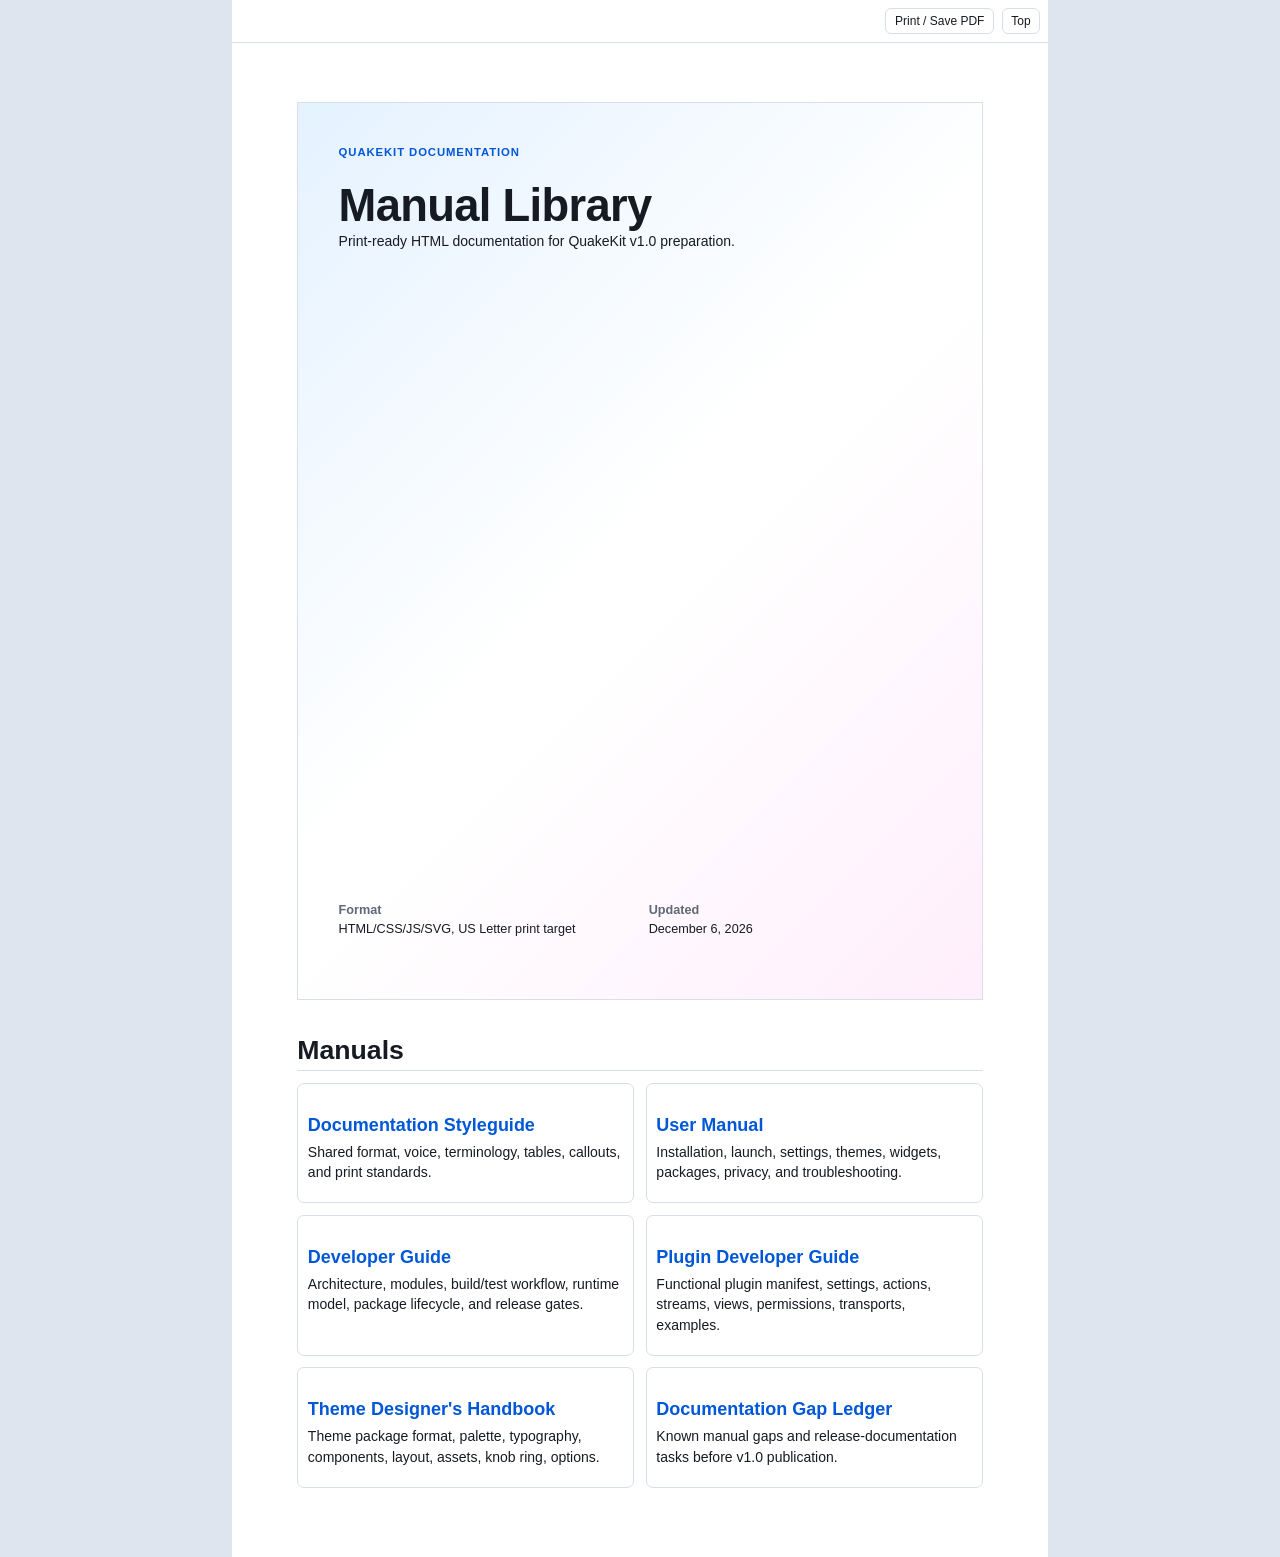
==== docs/manuals/index.html @ 8e2758ce "Add print-ready documentation manual set" ====
<!doctype html>
<html lang="en">
<head>
  <meta charset="utf-8">
  <meta name="viewport" content="width=device-width, initial-scale=1">
  <title>QuakeKit Manuals</title>
  <link rel="stylesheet" href="assets/manual.css">
  <script src="assets/manual.js" defer></script>
</head>
<body>
<main class="manual">
  <section class="cover">
    <div>
      <div class="eyebrow">QuakeKit Documentation</div>
      <h1>Manual Library</h1>
      <p>Print-ready HTML documentation for QuakeKit v1.0 preparation.</p>
    </div>
    <dl class="doc-meta">
      <div><dt>Format</dt><dd>HTML/CSS/JS/SVG, US Letter print target</dd></div>
      <div><dt>Updated</dt><dd data-build-date></dd></div>
    </dl>
  </section>
  <section>
    <h2>Manuals</h2>
    <div class="grid-2">
      <div class="card"><h3><a href="styleguide.html">Documentation Styleguide</a></h3><p>Shared format, voice, terminology, tables, callouts, and print standards.</p></div>
      <div class="card"><h3><a href="user-manual.html">User Manual</a></h3><p>Installation, launch, settings, themes, widgets, packages, privacy, and troubleshooting.</p></div>
      <div class="card"><h3><a href="developer-guide.html">Developer Guide</a></h3><p>Architecture, modules, build/test workflow, runtime model, package lifecycle, and release gates.</p></div>
      <div class="card"><h3><a href="plugin-developer-guide.html">Plugin Developer Guide</a></h3><p>Functional plugin manifest, settings, actions, streams, views, permissions, transports, examples.</p></div>
      <div class="card"><h3><a href="theme-designers-handbook.html">Theme Designer's Handbook</a></h3><p>Theme package format, palette, typography, components, layout, assets, knob ring, options.</p></div>
      <div class="card"><h3><a href="documentation-gap-ledger.html">Documentation Gap Ledger</a></h3><p>Known manual gaps and release-documentation tasks before v1.0 publication.</p></div>
    </div>
  </section>
</main>
</body>
</html>
---- docs/manuals/assets/manual.css ----
:root {
  --ink: #161a22;
  --muted: #5f6877;
  --paper: #ffffff;
  --surface: #f5f7fb;
  --rule: #d8deea;
  --accent: #0a84ff;
  --accent-strong: #0057d8;
  --success: #138a43;
  --warning: #a86500;
  --danger: #b42318;
  --code-bg: #101624;
  --code-ink: #e9f2ff;
  --mono: ui-monospace, SFMono-Regular, Menlo, Monaco, Consolas, "Liberation Mono", monospace;
  --sans: -apple-system, BlinkMacSystemFont, "SF Pro Text", "Segoe UI", sans-serif;
  --serif: "New York", "Iowan Old Style", Georgia, serif;
}

* {
  box-sizing: border-box;
}

html {
  background: #dfe5ef;
  color: var(--ink);
  font: 10.5pt/1.48 var(--sans);
}

body {
  margin: 0 auto;
  max-width: 8.5in;
  background: var(--paper);
  min-height: 100vh;
}

.manual {
  padding: 0.62in 0.68in 0.72in;
}

.cover {
  min-height: 9.35in;
  display: grid;
  align-content: space-between;
  border: 1px solid var(--rule);
  padding: 0.42in;
  background:
    linear-gradient(135deg, rgba(10, 132, 255, 0.11), transparent 48%),
    linear-gradient(315deg, rgba(255, 92, 219, 0.10), transparent 45%),
    var(--paper);
}

.eyebrow {
  color: var(--accent-strong);
  font-weight: 700;
  letter-spacing: 0.08em;
  text-transform: uppercase;
  font-size: 8.5pt;
}

h1, h2, h3, h4 {
  margin: 0;
  line-height: 1.13;
}

h1 {
  font-size: 34pt;
  letter-spacing: -0.015em;
  margin-top: 0.2in;
}

h2 {
  font-size: 20pt;
  margin: 0.36in 0 0.12in;
  padding-bottom: 0.06in;
  border-bottom: 1px solid var(--rule);
  page-break-after: avoid;
}

h3 {
  font-size: 13.5pt;
  margin: 0.22in 0 0.07in;
  page-break-after: avoid;
}

h4 {
  font-size: 10.5pt;
  margin: 0.16in 0 0.05in;
  color: var(--muted);
  text-transform: uppercase;
  letter-spacing: 0.045em;
}

p {
  margin: 0 0 0.1in;
}

a {
  color: var(--accent-strong);
  text-decoration: none;
}

ul, ol {
  margin: 0.06in 0 0.12in 0.22in;
  padding: 0;
}

li {
  margin: 0.02in 0;
}

code, kbd {
  font-family: var(--mono);
  font-size: 0.92em;
}

kbd {
  border: 1px solid var(--rule);
  border-bottom-width: 2px;
  border-radius: 4px;
  padding: 0 0.04in;
  background: var(--surface);
}

pre {
  margin: 0.08in 0 0.14in;
  padding: 0.12in;
  background: var(--code-bg);
  color: var(--code-ink);
  border-radius: 7px;
  overflow: auto;
  white-space: pre-wrap;
  page-break-inside: avoid;
}

pre code {
  font-size: 8.7pt;
  line-height: 1.42;
}

table {
  border-collapse: collapse;
  width: 100%;
  margin: 0.08in 0 0.16in;
  font-size: 9.1pt;
  page-break-inside: avoid;
}

th, td {
  border: 1px solid var(--rule);
  padding: 0.055in 0.07in;
  vertical-align: top;
}

th {
  background: var(--surface);
  text-align: left;
}

.doc-meta {
  display: grid;
  grid-template-columns: repeat(2, minmax(0, 1fr));
  gap: 0.06in 0.18in;
  margin-top: 0.3in;
  font-size: 9.5pt;
}

.doc-meta dt {
  color: var(--muted);
  font-weight: 700;
}

.doc-meta dd {
  margin: 0 0 0.08in;
}

.toc {
  columns: 2;
  column-gap: 0.35in;
  margin: 0.12in 0 0.18in;
}

.toc a {
  display: block;
  break-inside: avoid;
  color: var(--ink);
  padding: 0.025in 0;
  border-bottom: 1px dotted var(--rule);
}

.callout {
  border-left: 4px solid var(--accent);
  background: var(--surface);
  padding: 0.1in 0.12in;
  margin: 0.11in 0 0.16in;
  page-break-inside: avoid;
}

.callout.warning {
  border-left-color: var(--warning);
}

.callout.danger {
  border-left-color: var(--danger);
}

.callout.success {
  border-left-color: var(--success);
}

.label {
  display: inline-block;
  font-size: 7.5pt;
  font-weight: 800;
  letter-spacing: 0.05em;
  text-transform: uppercase;
  color: var(--paper);
  background: var(--accent-strong);
  padding: 0.02in 0.06in;
  border-radius: 999px;
  margin-right: 0.04in;
}

.figure {
  margin: 0.12in 0 0.18in;
  border: 1px solid var(--rule);
  border-radius: 8px;
  background: var(--surface);
  padding: 0.1in;
  page-break-inside: avoid;
}

.figure img,
.figure svg {
  width: 100%;
  height: auto;
  display: block;
}

.caption {
  color: var(--muted);
  font-size: 8.5pt;
  margin-top: 0.06in;
}

.grid-2 {
  display: grid;
  grid-template-columns: repeat(2, minmax(0, 1fr));
  gap: 0.12in;
}

.card {
  border: 1px solid var(--rule);
  border-radius: 7px;
  padding: 0.1in;
  background: var(--paper);
  page-break-inside: avoid;
}

.status-table td:first-child,
.field-table td:first-child {
  font-family: var(--mono);
  white-space: nowrap;
}

.print-actions {
  position: sticky;
  top: 0;
  z-index: 10;
  display: flex;
  gap: 0.08in;
  justify-content: flex-end;
  padding: 0.08in;
  background: rgba(255, 255, 255, 0.94);
  border-bottom: 1px solid var(--rule);
}

.print-actions button {
  border: 1px solid var(--rule);
  border-radius: 6px;
  background: var(--paper);
  color: var(--ink);
  padding: 0.055in 0.09in;
  font: 9pt var(--sans);
}

.page-break {
  break-before: page;
}

.index-list {
  columns: 2;
  column-gap: 0.3in;
}

.index-list li {
  break-inside: avoid;
}

@page {
  size: letter;
  margin: 0.55in;
}

@media print {
  html, body {
    background: var(--paper);
    max-width: none;
  }

  .manual {
    padding: 0;
  }

  .print-actions {
    display: none;
  }

  a {
    color: inherit;
  }

  .cover {
    min-height: 9.7in;
  }

  h2 {
    break-after: avoid;
  }
}
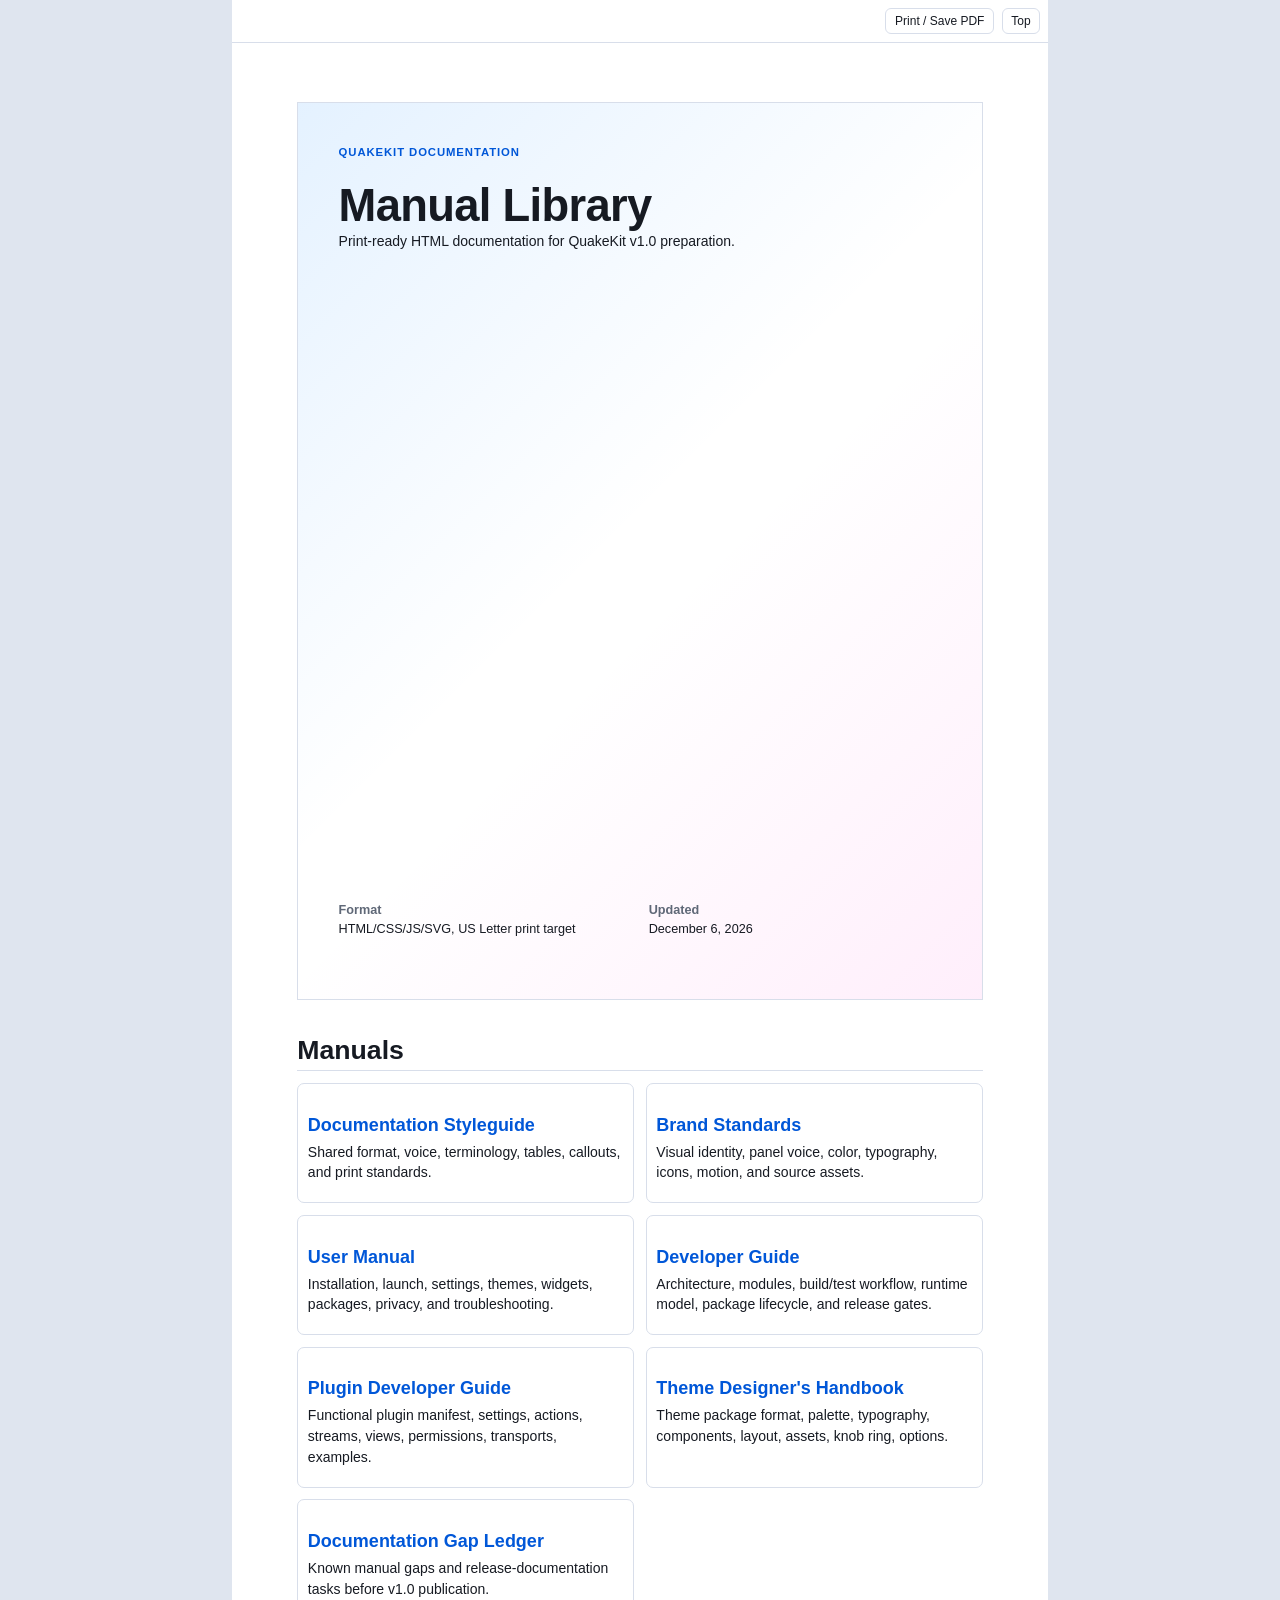
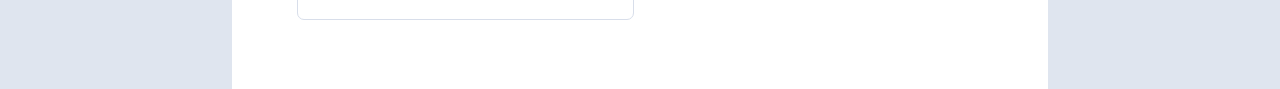
==== commit 2b26e623: "Publish QuakeKit brand standards" ====
--- a/docs/manuals/index.html
+++ b/docs/manuals/index.html
@@ -24,6 +24,7 @@
     <h2>Manuals</h2>
     <div class="grid-2">
       <div class="card"><h3><a href="styleguide.html">Documentation Styleguide</a></h3><p>Shared format, voice, terminology, tables, callouts, and print standards.</p></div>
+      <div class="card"><h3><a href="../brand/index.html">Brand Standards</a></h3><p>Visual identity, panel voice, color, typography, icons, motion, and source assets.</p></div>
       <div class="card"><h3><a href="user-manual.html">User Manual</a></h3><p>Installation, launch, settings, themes, widgets, packages, privacy, and troubleshooting.</p></div>
       <div class="card"><h3><a href="developer-guide.html">Developer Guide</a></h3><p>Architecture, modules, build/test workflow, runtime model, package lifecycle, and release gates.</p></div>
       <div class="card"><h3><a href="plugin-developer-guide.html">Plugin Developer Guide</a></h3><p>Functional plugin manifest, settings, actions, streams, views, permissions, transports, examples.</p></div>
